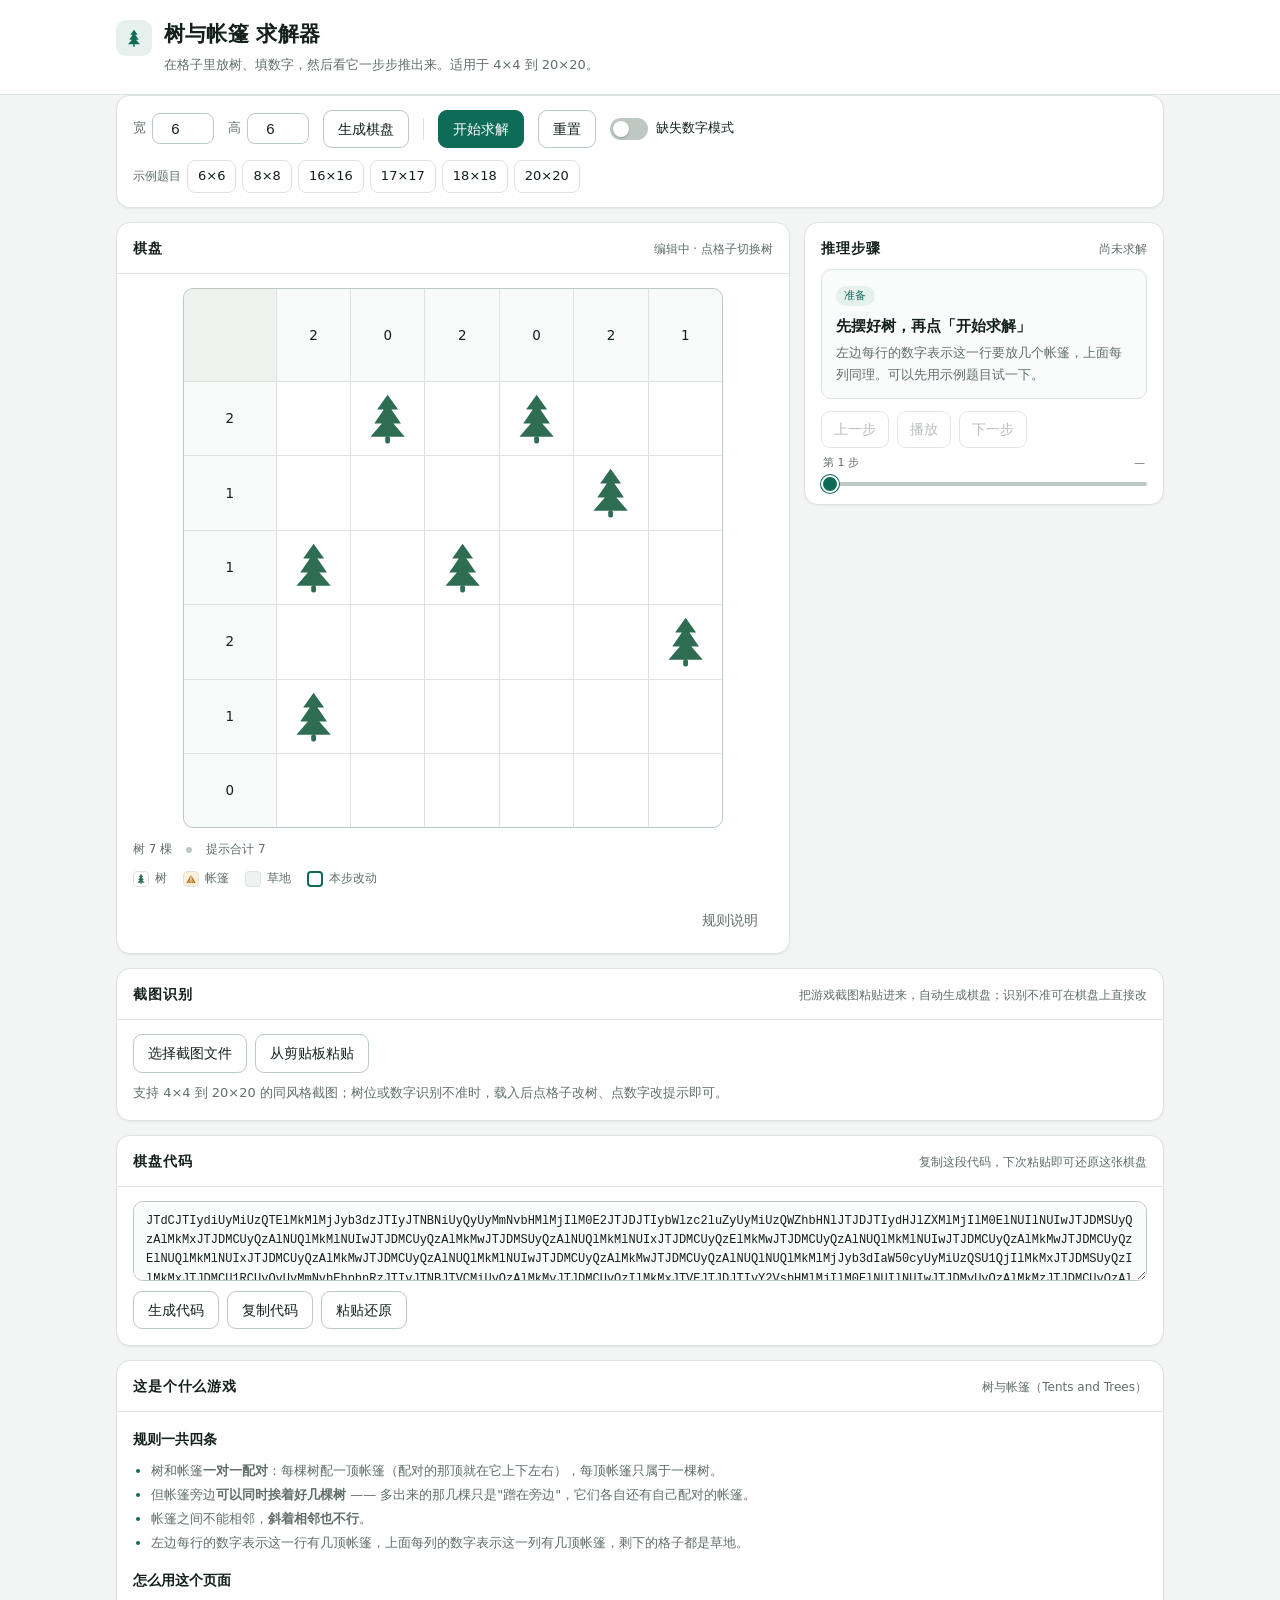
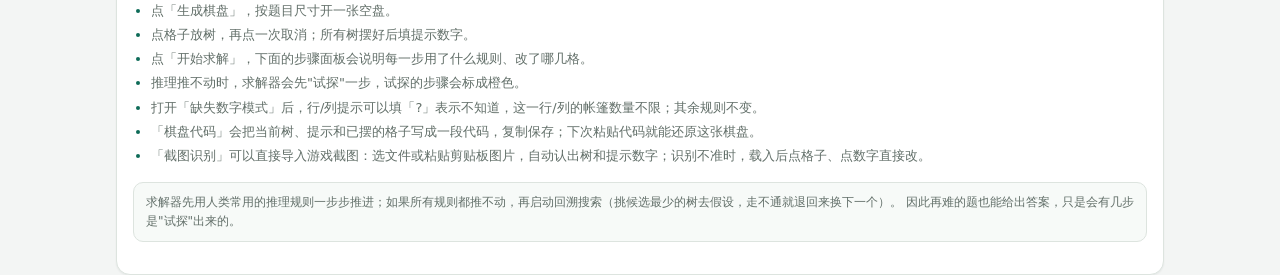
==== index.html @ eb864356 "初版：树与帐篷求解器（4x4-20x20，缺失数字模式、棋盘代码、本地截图识别）" ====
<!DOCTYPE html>
<html lang="zh-CN">

<head>
    <meta charset="UTF-8">
    <meta name="viewport" content="width=device-width, initial-scale=1">
    <title>树与帐篷 · 求解器</title>
    <meta name="description" content="树与帐篷（Tents and Trees）谜题求解器：支持 4×4 到 20×20，逐步演示推理过程。">
    <link rel="icon"
        href="data:image/svg+xml,%3Csvg xmlns='http://www.w3.org/2000/svg' viewBox='0 0 32 32'%3E%3Crect width='32' height='32' rx='9' fill='%230d6b58'/%3E%3Cpath d='M8 24 L13 12 L18 24 Z' fill='%23ffffff'/%3E%3Cpath d='M19 24 L23.5 15 L28 24 Z' fill='%23f0c27b'/%3E%3C/svg%3E">
    <link rel="stylesheet" href="css/style.css">
</head>

<body>
    <!-- 图标定义一次，后面用 <use> 复用。
         tree / tent 两个 symbol 就是棋盘上唯一的两个图形元素。 -->
    <svg width="0" height="0" style="position:absolute" aria-hidden="true">
        <defs>
            <symbol id="i-tree" viewBox="0 0 24 24">
                <path d="M12 2 L16.4 8.2 H13.6 L17.6 14 H14.4 L19.2 19.6 H4.8 L9.6 14 H6.4 L10.4 8.2 H7.6 Z"
                    fill="currentColor" />
                <rect x="11" y="19.4" width="2" height="3" rx="0.8" fill="currentColor" />
            </symbol>
            <symbol id="i-tent" viewBox="0 0 24 24">
                <path d="M12 3.4 L21.4 20 H2.6 Z" fill="currentColor" />
                <path d="M12 3.4 L12 20" stroke="#ffffff" stroke-width="1.6" stroke-linecap="round"
                    fill="none" />
                <path d="M6.6 20 L12 10.6 L17.4 20" stroke="#ffffff" stroke-width="1.2" stroke-linecap="round"
                    fill="none" opacity="0.7" />
            </symbol>
        </defs>
    </svg>

    <header class="page-head">
        <div class="wrap head-inner">
            <div class="brand">
                <span class="brand-mark">
                    <svg viewBox="0 0 24 24" width="20" height="20" aria-hidden="true">
                        <use href="#i-tree" xlink:href="#i-tree" style="color:#0d6b58" />
                    </svg>
                </span>
                <div>
                    <h1>树与帐篷 求解器</h1>
                    <p>在格子里放树、填数字，然后看它一步步推出来。适用于 4×4 到 20×20。</p>
                </div>
            </div>
        </div>
    </header>

    <main class="wrap">
        <!-- ============ 工具栏 ============ -->
        <section class="panel toolbar" aria-label="操作">
            <div class="toolbar-row">
                <span class="field">
                    宽
                    <input id="sizeW" type="number" min="4" max="20" step="1" value="6" aria-label="棋盘宽度">
                </span>
                <span class="field">
                    高
                    <input id="sizeH" type="number" min="4" max="20" step="1" value="6" aria-label="棋盘高度">
                </span>
                <button id="btnCreate" class="btn" type="button">生成棋盘</button>
                <span class="toolbar-sep" aria-hidden="true"></span>
                <button id="btnSolve" class="btn btn-primary" type="button">开始求解</button>
                <button id="btnReset" class="btn" type="button"
                    title="清掉帐篷和草地，保留树和提示数字">重置</button>
                <label class="switch-field" title="开启后，行/列数字可以填「?」表示不知道，这一行/列的帐篷数量不限">
                    <input type="checkbox" id="missingToggle">
                    <span class="switch-track" aria-hidden="true"><span class="switch-knob"></span></span>
                    <span class="switch-label">缺失数字模式</span>
                </label>
            </div>
            <div class="toolbar-row" style="margin-top:12px">
                <div class="demo-group" id="demoGroup">
                    <span class="label">示例题目</span>
                    <!-- 按钮由 render.js 按 demos.js 里的数据自动生成 -->
                </div>
            </div>
        </section>

        <!-- ============ 棋盘 + 步骤 ============ -->
        <div class="workspace">
            <section class="panel board-panel" aria-label="棋盘">
                <div class="panel-title">
                    <h2>棋盘</h2>
                    <span class="hint" id="boardModeHint">编辑中 · 点格子切换树</span>
                </div>

                <div class="board-scroll">
                    <div id="board" class="board"></div>
                </div>

                <div class="board-note" id="boardNote"></div>

                <div class="legend">
                    <span class="legend-item">
                        <span class="legend-swatch" style="background:#fff">
                            <svg viewBox="0 0 24 24" style="color:#2f6d53"><use href="#i-tree"
                                    xlink:href="#i-tree" /></svg>
                        </span>树
                    </span>
                    <span class="legend-item">
                        <span class="legend-swatch" style="background:#fbf0dc">
                            <svg viewBox="0 0 24 24" style="color:#b5711f"><use href="#i-tent"
                                    xlink:href="#i-tent" /></svg>
                        </span>帐篷
                    </span>
                    <span class="legend-item">
                        <span class="legend-swatch" style="background:#eef3ef"></span>草地
                    </span>
                    <span class="legend-item">
                        <span class="legend-swatch" style="background:#fff;border:2px solid #0d6b58"></span>本步改动
                    </span>
                </div>

                <div class="board-foot">
                    <button id="btnHelp" class="btn btn-ghost" type="button" aria-expanded="true"
                        aria-controls="helpPanel">规则说明</button>
                </div>
            </section>

            <aside class="panel steps-panel" aria-label="推理步骤">
                <div class="step-head">
                    <h2>推理步骤</h2>
                    <span class="counter" id="stepCounter">尚未求解</span>
                </div>

                <div class="step-card" id="stepCard">
                    <span class="tag" id="stepTag">准备</span>
                    <h3 id="stepTitle">先摆好树，再点"开始求解"</h3>
                    <p id="stepNote">左边每行的数字表示这一行要放几个帐篷，上面每列同理。可以先用示例题目试一下。</p>
                </div>

                <div class="step-controls">
                    <button id="btnPrev" class="btn" type="button">上一步</button>
                    <button id="btnPlay" class="btn" type="button">播放</button>
                    <button id="btnNext" class="btn" type="button">下一步</button>
                </div>

                <div class="slider-wrap">
                    <div class="slider-label">
                        <span id="sliderFrom">第 1 步</span>
                        <span id="sliderTo">—</span>
                    </div>
                    <input id="stepSlider" class="slider" type="range" min="1" max="1" value="1"
                        aria-label="选择步骤">
                </div>

                <ol class="step-list" id="stepList"></ol>
            </aside>
        </div>

        <!-- ============ 截图识别 ============ -->
        <section class="panel shot-panel" aria-label="截图识别">
            <div class="panel-title">
                <h2>截图识别</h2>
                <span class="hint">把游戏截图粘贴进来，自动生成棋盘；识别不准可在棋盘上直接改</span>
            </div>
            <div class="shot-body">
                <div class="shot-actions">
                    <button id="btnPickShot" class="btn" type="button">选择截图文件</button>
                    <button id="btnPasteShot" class="btn" type="button">从剪贴板粘贴</button>
                    <input type="file" id="shotFile" accept="image/*" hidden>
                </div>
                <img id="shotPreview" class="shot-preview" alt="截图预览" hidden>
                <div class="shot-status" id="shotStatus">
                    支持 4×4 到 20×20 的同风格截图；树位或数字识别不准时，载入后点格子改树、点数字改提示即可。
                </div>
            </div>
        </section>

        <!-- ============ 棋盘代码（导出 / 还原） ============ -->
        <section class="panel code-panel" aria-label="棋盘代码">
            <div class="panel-title">
                <h2>棋盘代码</h2>
                <span class="hint">复制这段代码，下次粘贴即可还原这张棋盘</span>
            </div>
            <div class="code-body">
                <textarea id="codeBox" class="code-box" rows="3"
                    placeholder="点「生成代码」把当前棋盘写成一段代码；把别人给的代码粘进来，再点「粘贴还原」。"></textarea>
                <div class="code-actions">
                    <button id="btnGenCode" class="btn" type="button">生成代码</button>
                    <button id="btnCopyCode" class="btn" type="button">复制代码</button>
                    <button id="btnPasteCode" class="btn" type="button">粘贴还原</button>
                </div>
            </div>
        </section>

        <!-- ============ 规则说明 ============ -->
        <section class="panel help" id="helpPanel" aria-label="规则说明">
            <div class="panel-title">
                <h2>这是个什么游戏</h2>
                <span class="hint">树与帐篷（Tents and Trees）</span>
            </div>
            <div class="help-body">
                <div>
                    <h3 style="font-size:14px;margin-bottom:8px">规则一共四条</h3>
                    <ul>
                        <li>树和帐篷<b>一对一配对</b>：每棵树配一顶帐篷（配对的那顶就在它上下左右），每顶帐篷只属于一棵树。</li>
                        <li>但帐篷旁边<b>可以同时挨着好几棵树</b> —— 多出来的那几棵只是"蹭在旁边"，它们各自还有自己配对的帐篷。</li>
                        <li>帐篷之间不能相邻，<b>斜着相邻也不行</b>。</li>
                        <li>左边每行的数字表示这一行有几顶帐篷，上面每列的数字表示这一列有几顶帐篷，剩下的格子都是草地。</li>
                    </ul>
                </div>
                <div>
                    <h3 style="font-size:14px;margin-bottom:8px">怎么用这个页面</h3>
                    <ul>
                        <li>点「生成棋盘」，按题目尺寸开一张空盘。</li>
                        <li>点格子放树，再点一次取消；所有树摆好后填提示数字。</li>
                        <li>点「开始求解」，下面的步骤面板会说明每一步用了什么规则、改了哪几格。</li>
                        <li>推理推不动时，求解器会先"试探"一步，试探的步骤会标成橙色。</li>
                        <li>打开「缺失数字模式」后，行/列提示可以填「?」表示不知道，这一行/列的帐篷数量不限；其余规则不变。</li>
                        <li>「棋盘代码」会把当前树、提示和已摆的格子写成一段代码，复制保存；下次粘贴代码就能还原这张棋盘。</li>
                        <li>「截图识别」可以直接导入游戏截图：选文件或粘贴剪贴板图片，自动认出树和提示数字；识别不准时，载入后点格子、点数字直接改。</li>
                    </ul>
                </div>
                <p class="help-note">
                    求解器先用人类常用的推理规则一步步推进；如果所有规则都推不动，再启动回溯搜索（挑候选最少的树去假设，走不通就退回来换下一个）。
                    因此再难的题也能给出答案，只是会有几步是"试探"出来的。
                </p>
            </div>
        </section>
    </main>

    <div class="toast" id="toast" role="status" aria-live="polite"></div>

    <!-- 模块顺序就是依赖顺序：先有数据，再有规则，最后才是界面 -->
    <script src="js/core.js"></script>
    <script src="js/rules.js"></script>
    <script src="js/demos.js"></script>
    <script src="js/solver.js"></script>
    <script src="js/backtrack.js"></script>
    <script src="js/recognize.js"></script>
    <script src="js/render.js"></script>
    <script src="js/app.js"></script>
</body>

</html>
---- css/style.css ----
/* ==========================================================================
 * style.css —— 界面样式
 *
 * 分四段：
 *   1. 基础变量与重置        7 个颜色变量 + 字体
 *   2. 页面骨架（头部/卡片）
 *   3. 棋盘
 *   4. 步骤面板与说明
 * 窄屏（手机）从第一行开始就是按 375px 设计的，宽屏在文件末尾用
 * @media (min-width: 900px) 追加。
 * ========================================================================== */

/* ---------------------------------------------------------------- 1. 变量 */
:root {
    --bg: #f3f5f4;
    --panel: #ffffff;
    --ink: #14201b;
    --muted: #626f69;
    --line: #dde4df;
    --line-strong: #bcc8c1;
    --accent: #0d6b58;
    --accent-soft: #e6f1ed;
    --tent: #b5711f;
    --tent-soft: #fbf0dc;
    --grass: #eef3ef;
    --danger: #a9392c;
    --danger-soft: #fbecea;

    --radius: 14px;
    --shadow: 0 1px 2px rgba(20, 32, 27, 0.06);
}

* {
    box-sizing: border-box;
}

html {
    -webkit-text-size-adjust: 100%;
}

body {
    margin: 0;
    background: var(--bg);
    color: var(--ink);
    font-family: "PingFang SC", "HarmonyOS Sans SC", "Microsoft YaHei UI",
        "Microsoft YaHei", "Source Han Sans SC", system-ui, -apple-system, sans-serif;
    font-size: 15px;
    line-height: 1.6;
    -webkit-font-smoothing: antialiased;
}

h1,
h2,
h3,
p,
ul,
ol {
    margin: 0;
}

button {
    font: inherit;
    color: inherit;
}

/* ------------------------------------------------------------ 2. 页面骨架 */

.wrap {
    width: 100%;
    max-width: 1080px;
    margin: 0 auto;
    padding: 0 16px;
}

.page-head {
    border-bottom: 1px solid var(--line);
    background: var(--panel);
}

.head-inner {
    display: flex;
    flex-wrap: wrap;
    align-items: flex-start;
    justify-content: space-between;
    gap: 12px;
    padding-top: 18px;
    padding-bottom: 18px;
}

.brand {
    display: flex;
    gap: 12px;
    align-items: flex-start;
    min-width: 0;
}

.brand-mark {
    flex: none;
    display: grid;
    place-items: center;
    width: 36px;
    height: 36px;
    margin-top: 2px;
    border-radius: 10px;
    background: var(--accent-soft);
}

.brand h1 {
    font-size: 21px;
    font-weight: 600;
    letter-spacing: 0.01em;
}

.brand p {
    margin-top: 2px;
    max-width: 46em;
    color: var(--muted);
    font-size: 13px;
    line-height: 1.7;
}

main {
    padding-top: 20px;
    padding-bottom: 40px;
}

.panel {
    background: var(--panel);
    border: 1px solid var(--line);
    border-radius: var(--radius);
    box-shadow: var(--shadow);
}

.panel-title {
    display: flex;
    align-items: baseline;
    justify-content: space-between;
    gap: 10px;
    padding: 14px 16px;
    border-bottom: 1px solid var(--line);
}

.panel-title h2 {
    font-size: 14px;
    font-weight: 600;
    letter-spacing: 0.06em;
}

.panel-title .hint {
    color: var(--muted);
    font-size: 12px;
}

/* ---- 工具栏 ---- */

.toolbar {
    padding: 14px 16px;
    margin-bottom: 14px;
}

.toolbar-row {
    display: flex;
    flex-wrap: wrap;
    align-items: center;
    gap: 10px 14px;
}

.field {
    display: inline-flex;
    align-items: center;
    gap: 6px;
    font-size: 13px;
    color: var(--muted);
}

.field input {
    width: 62px;
    padding: 6px 8px;
    text-align: center;
    font-variant-numeric: tabular-nums;
    font-size: 15px;
    color: var(--ink);
    background: #fff;
    border: 1px solid var(--line-strong);
    border-radius: 8px;
}

.field input:focus-visible,
.hint-input:focus-visible {
    outline: 2px solid var(--accent);
    outline-offset: 1px;
}

.btn {
    padding: 7px 14px;
    font-size: 14px;
    border-radius: 9px;
    border: 1px solid var(--line-strong);
    background: #fff;
    cursor: pointer;
    transition: background-color 0.15s, border-color 0.15s, color 0.15s;
}

.btn:hover {
    border-color: var(--accent);
    color: var(--accent);
}

.btn:active {
    transform: translateY(1px);
}

.btn:disabled {
    opacity: 0.45;
    cursor: not-allowed;
    border-color: var(--line-strong);
    color: var(--muted);
}

.btn-primary {
    background: var(--accent);
    border-color: var(--accent);
    color: #fff;
    font-weight: 500;
}

.btn-primary:hover {
    background: #0b5b4b;
    border-color: #0b5b4b;
    color: #fff;
}

.btn-primary:disabled {
    background: #9db8b1;
    border-color: #9db8b1;
    color: #fff;
}

.btn-ghost {
    background: transparent;
    border-color: transparent;
    color: var(--muted);
}

.btn-ghost:hover {
    color: var(--accent);
}

.toolbar-sep {
    width: 1px;
    height: 22px;
    background: var(--line);
}

.demo-group {
    display: flex;
    flex-wrap: wrap;
    align-items: center;
    gap: 6px;
}

.demo-group .label {
    font-size: 12px;
    color: var(--muted);
}

.demo-btn {
    padding: 5px 10px;
    font-size: 13px;
    border-radius: 8px;
    border: 1px solid var(--line);
    background: #fff;
    cursor: pointer;
    font-variant-numeric: tabular-nums;
}

.demo-btn:hover {
    border-color: var(--accent);
    color: var(--accent);
    background: var(--accent-soft);
}

/* ---- 开关（缺失数字模式） ---- */

.switch-field {
    display: inline-flex;
    align-items: center;
    gap: 8px;
    font-size: 13px;
    color: var(--muted);
    cursor: pointer;
    user-select: none;
}

.switch-field input {
    position: absolute;
    width: 0;
    height: 0;
    opacity: 0;
}

.switch-track {
    position: relative;
    flex: none;
    width: 38px;
    height: 22px;
    border-radius: 999px;
    background: var(--line-strong);
    transition: background-color 0.15s;
}

.switch-knob {
    position: absolute;
    top: 3px;
    left: 3px;
    width: 16px;
    height: 16px;
    border-radius: 50%;
    background: #fff;
    box-shadow: 0 1px 2px rgba(20, 32, 27, 0.25);
    transition: transform 0.15s;
}

.switch-field input:checked + .switch-track {
    background: var(--accent);
}

.switch-field input:checked + .switch-track .switch-knob {
    transform: translateX(16px);
}

.switch-field input:focus-visible + .switch-track {
    outline: 2px solid var(--accent);
    outline-offset: 1px;
}

.switch-label {
    color: var(--ink);
}

/* ---- 棋盘代码 ---- */

.code-panel {
    margin-top: 14px;
    padding: 0 0 16px;
}

.code-body {
    display: grid;
    gap: 10px;
    padding: 14px 16px 0;
}

.code-box {
    width: 100%;
    min-height: 64px;
    resize: vertical;
    padding: 10px 12px;
    border: 1px solid var(--line-strong);
    border-radius: 10px;
    background: #fafcfb;
    color: var(--ink);
    font-family: ui-monospace, "Cascadia Code", Consolas, "Microsoft YaHei", monospace;
    font-size: 12px;
    line-height: 1.6;
}

.code-box:focus-visible {
    outline: 2px solid var(--accent);
    outline-offset: 1px;
}

.code-actions {
    display: flex;
    flex-wrap: wrap;
    gap: 8px;
}

/* ---- 截图识别 ---- */

.shot-panel {
    margin-top: 14px;
    padding: 0 0 16px;
}

.shot-body {
    display: grid;
    gap: 10px;
    padding: 14px 16px 0;
}

.shot-actions {
    display: flex;
    flex-wrap: wrap;
    gap: 8px;
}

.shot-preview {
    max-width: 100%;
    max-height: 220px;
    border: 1px solid var(--line-strong);
    border-radius: 10px;
    object-fit: contain;
    background: #fafcfb;
}

.shot-status {
    font-size: 13px;
    color: var(--muted);
    line-height: 1.6;
}

/* ---- 主体两栏 ---- */

.workspace {
    display: grid;
    gap: 14px;
    align-items: start;
}

/* ------------------------------------------------------------ 3. 棋盘 */

.board-panel {
    padding: 0 0 14px;
}

.board-scroll {
    padding: 14px 14px 0;
    overflow-x: auto;
}

.board {
    display: grid;
    gap: 1px;
    width: 100%;
    max-width: 540px;
    margin: 0 auto;
    background: var(--line);
    border: 1px solid var(--line-strong);
    border-radius: 10px;
    overflow: hidden;
}

/* 左上角那一格 */
.corner {
    background: #eef2ef;
}

/* 提示数字格 */
.hint-cell {
    display: grid;
    place-items: center;
    min-width: 0;
    overflow: hidden;
    background: #f7faf8;
}

.hint-input {
    width: 100%;
    min-width: 0;
    height: 100%;
    padding: 0;
    border: 0;
    background: transparent;
    text-align: center;
    font-family: inherit;
    font-size: clamp(9px, 1.05vw, 14px);
    font-variant-numeric: tabular-nums;
    color: var(--ink);
    -moz-appearance: textfield;
}

.hint-input::-webkit-outer-spin-button,
.hint-input::-webkit-inner-spin-button {
    -webkit-appearance: none;
    margin: 0;
}

.hint-cell.is-over {
    background: var(--danger-soft);
}

.hint-cell.is-over .hint-input {
    color: var(--danger);
    font-weight: 600;
}

.hint-cell.is-done {
    background: var(--accent-soft);
}

.hint-cell.is-done .hint-input {
    color: var(--accent);
    font-weight: 600;
}

/* 游戏格 */
.cell {
    position: relative;
    display: block;
    padding: 0;
    border: 0;
    min-width: 0;
    overflow: hidden;
    background: #fff;
    cursor: pointer;
    transition: background-color 0.12s;
}

.cell.is-static {
    cursor: default;
}

.cell.f-tree {
    background: #fff;
}

.cell.f-grass {
    background: var(--grass);
}

.cell.f-tent {
    background: var(--tent-soft);
}

.cell:not(.is-static):hover {
    background: #f0f5f2;
}

.cell:not(.is-static).f-tent:hover {
    background: #f8e9cf;
}

.cell .icon {
    position: absolute;
    inset: 0;
    display: grid;
    place-items: center;
}

.cell .icon svg {
    width: 78%;
    height: 78%;
}

/* 刚被改动过的格子：加一圈描边，让人一眼看到"这一步变了什么" */
.cell.is-changed::after {
    content: "";
    position: absolute;
    inset: 0;
    border: 2px solid var(--accent);
    box-shadow: inset 0 0 0 2px rgba(13, 107, 88, 0.12);
    pointer-events: none;
}

@keyframes popIn {
    from {
        transform: scale(0.72);
        opacity: 0.4;
    }

    to {
        transform: scale(1);
        opacity: 1;
    }
}

.cell.is-changed .icon svg {
    animation: popIn 0.18s ease-out;
}

/* 棋盘下方状态条 */
.board-note {
    display: flex;
    flex-wrap: wrap;
    align-items: center;
    gap: 6px 14px;
    padding: 12px 16px 0;
    font-size: 12px;
    color: var(--muted);
}

.board-note .dot {
    width: 6px;
    height: 6px;
    border-radius: 50%;
    background: var(--line-strong);
}

.board-note .alert {
    color: var(--danger);
}

.board-note .ok {
    color: var(--accent);
}

/* 图例 */
.legend {
    display: flex;
    flex-wrap: wrap;
    gap: 6px 16px;
    padding: 10px 16px 0;
    font-size: 12px;
    color: var(--muted);
}

.legend-item {
    display: inline-flex;
    align-items: center;
    gap: 6px;
}

.legend-swatch {
    width: 16px;
    height: 16px;
    border-radius: 4px;
    border: 1px solid var(--line);
    display: grid;
    place-items: center;
}

.legend-swatch svg {
    width: 12px;
    height: 12px;
}

.board-foot {
    display: flex;
    justify-content: flex-end;
    padding: 12px 16px 0;
}

/* --------------------------------------------------------- 4. 步骤面板 */

.steps-panel {
    display: flex;
    flex-direction: column;
    min-height: 0;
}

.step-head {
    flex: none;
    display: flex;
    align-items: baseline;
    justify-content: space-between;
    gap: 10px;
    padding: 14px 16px 10px;
}

.step-head h2 {
    font-size: 14px;
    font-weight: 600;
    letter-spacing: 0.06em;
}

.step-head .counter {
    font-size: 12px;
    color: var(--muted);
    font-variant-numeric: tabular-nums;
}

.step-card {
    flex: none;
    margin: 0 16px;
    padding: 12px 14px;
    border: 1px solid var(--line);
    border-radius: 10px;
    background: #fafcfb;
    min-height: 96px;
}

.step-card .tag {
    display: inline-block;
    padding: 1px 8px;
    border-radius: 999px;
    font-size: 11px;
    letter-spacing: 0.04em;
    background: var(--accent-soft);
    color: var(--accent);
}

.step-card .tag.is-guess {
    background: var(--tent-soft);
    color: var(--tent);
}

.step-card .tag.is-done {
    background: #e4efe6;
    color: #2f6a45;
}

.step-card .tag.is-error {
    background: var(--danger-soft);
    color: var(--danger);
}

.step-card h3 {
    margin: 8px 0 4px;
    font-size: 15px;
    font-weight: 600;
}

.step-card p {
    color: var(--muted);
    font-size: 13px;
    line-height: 1.7;
}

.step-controls {
    flex: none;
    display: flex;
    align-items: center;
    gap: 8px;
    padding: 12px 16px 6px;
}

.step-controls .btn {
    padding: 6px 12px;
}

.slider {
    -webkit-appearance: none;
    appearance: none;
    width: 100%;
    height: 26px;
    margin: 0;
    background: transparent;
    cursor: pointer;
}

.slider::-webkit-slider-runnable-track {
    height: 4px;
    border-radius: 999px;
    background: var(--line-strong);
}

.slider::-webkit-slider-thumb {
    -webkit-appearance: none;
    appearance: none;
    width: 18px;
    height: 18px;
    margin-top: -7px;
    border-radius: 50%;
    background: var(--accent);
    border: 2px solid #fff;
    box-shadow: 0 0 0 1px var(--accent);
}

.slider::-moz-range-track {
    height: 4px;
    border-radius: 999px;
    background: var(--line-strong);
}

.slider::-moz-range-thumb {
    width: 18px;
    height: 18px;
    border-radius: 50%;
    background: var(--accent);
    border: 2px solid #fff;
}

.slider-wrap {
    flex: none;
    padding: 0 16px;
}

.slider-label {
    display: flex;
    justify-content: space-between;
    font-size: 11px;
    color: var(--muted);
    padding: 0 2px;
    font-variant-numeric: tabular-nums;
}

.step-list {
    flex: none;
    list-style: none;
    margin: 8px 0 0;
    padding: 0 8px 12px;
    max-height: 300px;
    overflow-y: auto;
    border-top: 1px solid var(--line);
}

.step-list:empty {
    display: none;
}

.step-item {
    display: flex;
    align-items: baseline;
    gap: 10px;
    width: 100%;
    padding: 7px 10px;
    border: 0;
    border-radius: 8px;
    background: transparent;
    cursor: pointer;
    text-align: left;
}

.step-item:hover {
    background: #f4f8f6;
}

.step-item.is-active {
    background: var(--accent-soft);
}

.step-item .no {
    flex: none;
    width: 26px;
    font-size: 11px;
    color: var(--muted);
    font-variant-numeric: tabular-nums;
    text-align: right;
}

.step-item .title {
    flex: 1;
    min-width: 0;
    font-size: 13px;
    overflow: hidden;
    text-overflow: ellipsis;
    white-space: nowrap;
}

.step-item .kind {
    flex: none;
    font-size: 11px;
    color: var(--muted);
}

.step-item.is-active .title {
    color: var(--accent);
    font-weight: 600;
}

/* ---- 说明 ---- */

.help {
    margin-top: 14px;
    padding: 0 0 16px;
}

.help-body {
    display: grid;
    gap: 14px;
    padding: 16px;
}

.help-body ul {
    padding-left: 18px;
    color: var(--muted);
    font-size: 13px;
    line-height: 1.85;
}

.help-body ul li::marker {
    color: var(--accent);
}

.help-note {
    padding: 10px 12px;
    border-radius: 10px;
    background: #f7faf8;
    border: 1px solid var(--line);
    font-size: 12px;
    color: var(--muted);
}

.help[hidden] {
    display: none;
}

/* 顶部提示条 */
.toast {
    position: fixed;
    left: 50%;
    bottom: 24px;
    transform: translate(-50%, 12px);
    max-width: calc(100vw - 32px);
    padding: 9px 16px;
    border-radius: 10px;
    background: #1d2a25;
    color: #f4f8f6;
    font-size: 13px;
    box-shadow: 0 8px 24px rgba(20, 32, 27, 0.18);
    opacity: 0;
    pointer-events: none;
    transition: opacity 0.18s, transform 0.18s;
    z-index: 20;
}

.toast.is-visible {
    opacity: 1;
    transform: translate(-50%, 0);
}

.toast.is-error {
    background: #7d2a21;
}

@media (prefers-reduced-motion: reduce) {
    * {
        animation-duration: 0.001ms !important;
        transition-duration: 0.001ms !important;
    }
}

/* ------------------------------------------------------------ 5. 宽屏 */

@media (min-width: 900px) {
    .workspace {
        grid-template-columns: minmax(0, 1fr) 360px;
    }

    .steps-panel {
        position: sticky;
        top: 16px;
    }
}

@media (max-width: 899px) {
    .board-scroll {
        padding: 12px 12px 0;
    }

    .workspace {
        grid-template-columns: minmax(0, 1fr);
    }

    .step-card {
        margin: 0 12px;
    }

    .steps-panel {
        order: 2;
    }
}
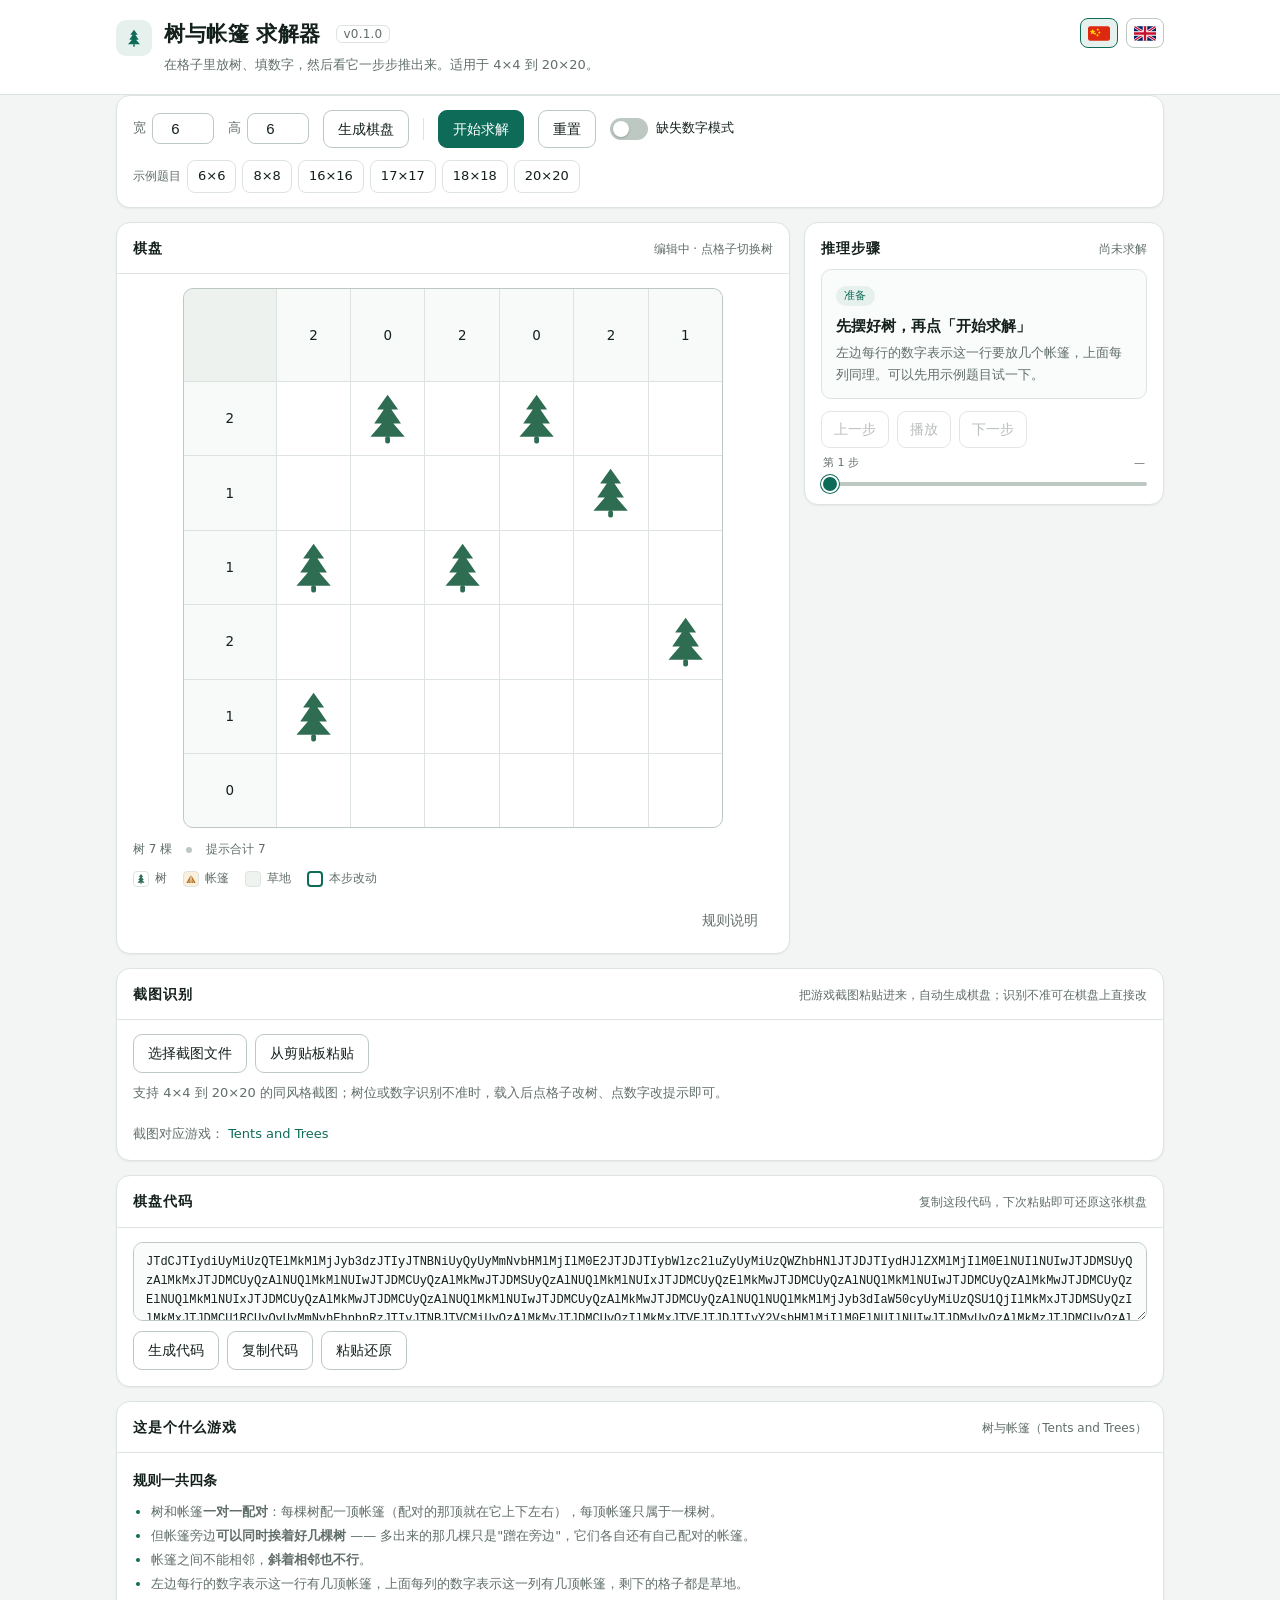
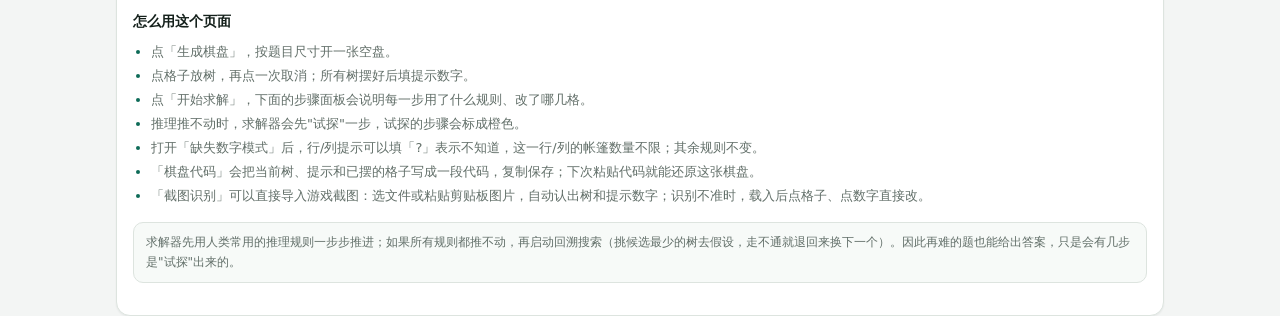
==== commit 5e3bbfc5: "v0.1.0: 中英双语切换、版本号与 Steam 游戏链接 - 版本号按语义化惯例定为 v0.1.0，显示在标题旁徽章 - 新增 i18n 体系（js/i18n.js）：中文/English 字典，" ====
--- a/index.html
+++ b/index.html
@@ -40,39 +40,58 @@
                     </svg>
                 </span>
                 <div>
-                    <h1>树与帐篷 求解器</h1>
-                    <p>在格子里放树、填数字，然后看它一步步推出来。适用于 4×4 到 20×20。</p>
-                </div>
+                    <h1><span data-i18n="app.title">树与帐篷 求解器</span>
+                        <span class="version" data-i18n="app.version">v0.1.0</span></h1>
+                    <p data-i18n="app.subtitle">在格子里放树、填数字，然后看它一步步推出来。适用于 4×4 到 20×20。</p>
+                </div>
+            </div>
+            <div class="lang-switch" role="group" data-i18n-aria="aria.langSwitch">
+                <button type="button" id="langZh" class="lang-btn is-active" title="中文" data-i18n-aria="aria.langZh">
+                    <svg viewBox="0 0 24 16" width="22" height="15" aria-hidden="true">
+                        <rect width="24" height="16" rx="2" fill="#de2910" />
+                        <path d="M5 3.2l.9 1.9 2.1.2-1.6 1.4.5 2.1L5 7.7 3.1 8.8l.5-2.1L2 5.3l2.1-.2z" fill="#ffde00" />
+                        <path d="M10.6 2.2l.45.95 1.05.1-0.8.7.23 1.05-.93-.55-.93.55.23-1.05-.8-.7 1.05-.1zM12.4 5.4l.45.95 1.05.1-.8.7.23 1.05-.93-.55-.93.55.23-1.05-.8-.7 1.05-.1zM10.4 8.4l.45.95 1.05.1-.8.7.23 1.05-.93-.55-.93.55.23-1.05-.8-.7 1.05-.1zM7.6 6.6l.45.95 1.05.1-.8.7.23 1.05-.93-.55-.93.55.23-1.05-.8-.7 1.05-.1z" fill="#ffde00" />
+                    </svg>
+                </button>
+                <button type="button" id="langEn" class="lang-btn" title="English" data-i18n-aria="aria.langEn">
+                    <svg viewBox="0 0 24 16" width="22" height="15" aria-hidden="true">
+                        <rect width="24" height="16" rx="2" fill="#012169" />
+                        <path d="M0 0l24 16M24 0L0 16" stroke="#fff" stroke-width="3" />
+                        <path d="M0 0l24 16M24 0L0 16" stroke="#c8102e" stroke-width="1.4" />
+                        <path d="M12 0v16M0 8h24" stroke="#fff" stroke-width="5" />
+                        <path d="M12 0v16M0 8h24" stroke="#c8102e" stroke-width="2.6" />
+                    </svg>
+                </button>
             </div>
         </div>
     </header>
 
     <main class="wrap">
         <!-- ============ 工具栏 ============ -->
-        <section class="panel toolbar" aria-label="操作">
+        <section class="panel toolbar" aria-label="操作" data-i18n-aria="aria.toolbar">
             <div class="toolbar-row">
                 <span class="field">
-                    宽
-                    <input id="sizeW" type="number" min="4" max="20" step="1" value="6" aria-label="棋盘宽度">
+                    <span data-i18n="app.width">宽</span>
+                    <input id="sizeW" type="number" min="4" max="20" step="1" value="6" data-i18n-aria="app.widthAria">
                 </span>
                 <span class="field">
-                    高
-                    <input id="sizeH" type="number" min="4" max="20" step="1" value="6" aria-label="棋盘高度">
+                    <span data-i18n="app.height">高</span>
+                    <input id="sizeH" type="number" min="4" max="20" step="1" value="6" data-i18n-aria="app.heightAria">
                 </span>
-                <button id="btnCreate" class="btn" type="button">生成棋盘</button>
+                <button id="btnCreate" class="btn" type="button" data-i18n="app.create">生成棋盘</button>
                 <span class="toolbar-sep" aria-hidden="true"></span>
-                <button id="btnSolve" class="btn btn-primary" type="button">开始求解</button>
+                <button id="btnSolve" class="btn btn-primary" type="button" data-i18n="app.solve">开始求解</button>
                 <button id="btnReset" class="btn" type="button"
-                    title="清掉帐篷和草地，保留树和提示数字">重置</button>
-                <label class="switch-field" title="开启后，行/列数字可以填「?」表示不知道，这一行/列的帐篷数量不限">
+                    data-i18n="app.reset" data-i18n-title="app.resetTitle">重置</button>
+                <label class="switch-field" data-i18n-title="app.missingTitle">
                     <input type="checkbox" id="missingToggle">
                     <span class="switch-track" aria-hidden="true"><span class="switch-knob"></span></span>
-                    <span class="switch-label">缺失数字模式</span>
+                    <span class="switch-label" data-i18n="app.missingMode">缺失数字模式</span>
                 </label>
             </div>
             <div class="toolbar-row" style="margin-top:12px">
                 <div class="demo-group" id="demoGroup">
-                    <span class="label">示例题目</span>
+                    <span class="label" data-i18n="app.demos">示例题目</span>
                     <!-- 按钮由 render.js 按 demos.js 里的数据自动生成 -->
                 </div>
             </div>
@@ -80,10 +99,10 @@
 
         <!-- ============ 棋盘 + 步骤 ============ -->
         <div class="workspace">
-            <section class="panel board-panel" aria-label="棋盘">
+            <section class="panel board-panel" aria-label="棋盘" data-i18n-aria="aria.board">
                 <div class="panel-title">
-                    <h2>棋盘</h2>
-                    <span class="hint" id="boardModeHint">编辑中 · 点格子切换树</span>
+                    <h2 data-i18n="board.title">棋盘</h2>
+                    <span class="hint" id="boardModeHint" data-i18n="board.editHint">编辑中 · 点格子切换树</span>
                 </div>
 
                 <div class="board-scroll">
@@ -97,53 +116,56 @@
                         <span class="legend-swatch" style="background:#fff">
                             <svg viewBox="0 0 24 24" style="color:#2f6d53"><use href="#i-tree"
                                     xlink:href="#i-tree" /></svg>
-                        </span>树
+                        </span>
+                        <span data-i18n="legend.tree">树</span>
                     </span>
                     <span class="legend-item">
                         <span class="legend-swatch" style="background:#fbf0dc">
                             <svg viewBox="0 0 24 24" style="color:#b5711f"><use href="#i-tent"
                                     xlink:href="#i-tent" /></svg>
-                        </span>帐篷
-                    </span>
-                    <span class="legend-item">
-                        <span class="legend-swatch" style="background:#eef3ef"></span>草地
-                    </span>
-                    <span class="legend-item">
-                        <span class="legend-swatch" style="background:#fff;border:2px solid #0d6b58"></span>本步改动
+                        </span><span data-i18n="legend.tent">帐篷</span>
+                    </span>
+                    <span class="legend-item">
+                        <span class="legend-swatch" style="background:#eef3ef"></span>
+                        <span data-i18n="legend.grass">草地</span>
+                    </span>
+                    <span class="legend-item">
+                        <span class="legend-swatch" style="background:#fff;border:2px solid #0d6b58"></span>
+                        <span data-i18n="legend.changed">本步改动</span>
                     </span>
                 </div>
 
                 <div class="board-foot">
                     <button id="btnHelp" class="btn btn-ghost" type="button" aria-expanded="true"
-                        aria-controls="helpPanel">规则说明</button>
+                        aria-controls="helpPanel" data-i18n="help.button">规则说明</button>
                 </div>
             </section>
 
-            <aside class="panel steps-panel" aria-label="推理步骤">
+            <aside class="panel steps-panel" aria-label="推理步骤" data-i18n-aria="aria.steps">
                 <div class="step-head">
-                    <h2>推理步骤</h2>
-                    <span class="counter" id="stepCounter">尚未求解</span>
+                    <h2 data-i18n="steps.title">推理步骤</h2>
+                    <span class="counter" id="stepCounter" data-i18n="steps.unsolved">尚未求解</span>
                 </div>
 
                 <div class="step-card" id="stepCard">
-                    <span class="tag" id="stepTag">准备</span>
-                    <h3 id="stepTitle">先摆好树，再点"开始求解"</h3>
-                    <p id="stepNote">左边每行的数字表示这一行要放几个帐篷，上面每列同理。可以先用示例题目试一下。</p>
+                    <span class="tag" id="stepTag" data-i18n="steps.ready">准备</span>
+                    <h3 id="stepTitle" data-i18n="steps.readyTitle">先摆好树，再点"开始求解"</h3>
+                    <p id="stepNote" data-i18n="steps.readyNote">左边每行的数字表示这一行要放几个帐篷，上面每列同理。可以先用示例题目试一下。</p>
                 </div>
 
                 <div class="step-controls">
-                    <button id="btnPrev" class="btn" type="button">上一步</button>
-                    <button id="btnPlay" class="btn" type="button">播放</button>
-                    <button id="btnNext" class="btn" type="button">下一步</button>
+                    <button id="btnPrev" class="btn" type="button" data-i18n="steps.prev">上一步</button>
+                    <button id="btnPlay" class="btn" type="button" data-i18n="steps.play">播放</button>
+                    <button id="btnNext" class="btn" type="button" data-i18n="steps.next">下一步</button>
                 </div>
 
                 <div class="slider-wrap">
                     <div class="slider-label">
-                        <span id="sliderFrom">第 1 步</span>
+                        <span id="sliderFrom" data-i18n="steps.stepFrom">第 1 步</span>
                         <span id="sliderTo">—</span>
                     </div>
                     <input id="stepSlider" class="slider" type="range" min="1" max="1" value="1"
-                        aria-label="选择步骤">
+                        aria-label="选择步骤" data-i18n-aria="aria.slider">
                 </div>
 
                 <ol class="step-list" id="stepList"></ol>
@@ -151,70 +173,75 @@
         </div>
 
         <!-- ============ 截图识别 ============ -->
-        <section class="panel shot-panel" aria-label="截图识别">
+        <section class="panel shot-panel" aria-label="截图识别" data-i18n-aria="aria.shot">
             <div class="panel-title">
-                <h2>截图识别</h2>
-                <span class="hint">把游戏截图粘贴进来，自动生成棋盘；识别不准可在棋盘上直接改</span>
+                <h2 data-i18n="shot.title">截图识别</h2>
+                <span class="hint" data-i18n="shot.hint">把游戏截图粘贴进来，自动生成棋盘；识别不准可在棋盘上直接改</span>
             </div>
             <div class="shot-body">
                 <div class="shot-actions">
-                    <button id="btnPickShot" class="btn" type="button">选择截图文件</button>
-                    <button id="btnPasteShot" class="btn" type="button">从剪贴板粘贴</button>
+                    <button id="btnPickShot" class="btn" type="button" data-i18n="shot.pick">选择截图文件</button>
+                    <button id="btnPasteShot" class="btn" type="button" data-i18n="shot.paste">从剪贴板粘贴</button>
                     <input type="file" id="shotFile" accept="image/*" hidden>
                 </div>
                 <img id="shotPreview" class="shot-preview" alt="截图预览" hidden>
-                <div class="shot-status" id="shotStatus">
+                <div class="shot-status" id="shotStatus" data-i18n="shot.status">
                     支持 4×4 到 20×20 的同风格截图；树位或数字识别不准时，载入后点格子改树、点数字改提示即可。
                 </div>
+                <p class="shot-game">
+                    <span data-i18n="shot.gamePrefix">截图对应游戏</span>：
+                    <a href="https://store.steampowered.com/app/2310810/" target="_blank" rel="noopener noreferrer"
+                        data-i18n="shot.gameName">Tents and Trees</a>
+                </p>
             </div>
         </section>
 
         <!-- ============ 棋盘代码（导出 / 还原） ============ -->
-        <section class="panel code-panel" aria-label="棋盘代码">
+        <section class="panel code-panel" aria-label="棋盘代码" data-i18n-aria="aria.code">
             <div class="panel-title">
-                <h2>棋盘代码</h2>
-                <span class="hint">复制这段代码，下次粘贴即可还原这张棋盘</span>
+                <h2 data-i18n="code.title">棋盘代码</h2>
+                <span class="hint" data-i18n="code.hint">复制这段代码，下次粘贴即可还原这张棋盘</span>
             </div>
             <div class="code-body">
                 <textarea id="codeBox" class="code-box" rows="3"
-                    placeholder="点「生成代码」把当前棋盘写成一段代码；把别人给的代码粘进来，再点「粘贴还原」。"></textarea>
+                    data-i18n-ph="code.placeholder"></textarea>
                 <div class="code-actions">
-                    <button id="btnGenCode" class="btn" type="button">生成代码</button>
-                    <button id="btnCopyCode" class="btn" type="button">复制代码</button>
-                    <button id="btnPasteCode" class="btn" type="button">粘贴还原</button>
+                    <button id="btnGenCode" class="btn" type="button" data-i18n="code.gen">生成代码</button>
+                    <button id="btnCopyCode" class="btn" type="button" data-i18n="code.copy">复制代码</button>
+                    <button id="btnPasteCode" class="btn" type="button" data-i18n="code.restore">粘贴还原</button>
                 </div>
             </div>
         </section>
 
         <!-- ============ 规则说明 ============ -->
-        <section class="panel help" id="helpPanel" aria-label="规则说明">
+        <section class="panel help" id="helpPanel" aria-label="规则说明" data-i18n-aria="aria.help">
             <div class="panel-title">
-                <h2>这是个什么游戏</h2>
-                <span class="hint">树与帐篷（Tents and Trees）</span>
+                <h2 data-i18n="help.title">这是个什么游戏</h2>
+                <span class="hint" data-i18n="help.subtitle">树与帐篷（Tents and Trees）</span>
             </div>
             <div class="help-body">
                 <div>
-                    <h3 style="font-size:14px;margin-bottom:8px">规则一共四条</h3>
+                    <h3 style="font-size:14px;margin-bottom:8px" data-i18n="help.rulesTitle">规则一共四条</h3>
                     <ul>
-                        <li>树和帐篷<b>一对一配对</b>：每棵树配一顶帐篷（配对的那顶就在它上下左右），每顶帐篷只属于一棵树。</li>
-                        <li>但帐篷旁边<b>可以同时挨着好几棵树</b> —— 多出来的那几棵只是"蹭在旁边"，它们各自还有自己配对的帐篷。</li>
-                        <li>帐篷之间不能相邻，<b>斜着相邻也不行</b>。</li>
-                        <li>左边每行的数字表示这一行有几顶帐篷，上面每列的数字表示这一列有几顶帐篷，剩下的格子都是草地。</li>
+                        <li data-i18n-html="help.rule1">树和帐篷<b>一对一配对</b>：每棵树配一顶帐篷（配对的那顶就在它上下左右），每顶帐篷只属于一棵树。</li>
+                        <li data-i18n-html="help.rule2">但帐篷旁边<b>可以同时挨着好几棵树</b> —— 多出来的那几棵只是"蹭在旁边"，它们各自还有自己配对的帐篷。</li>
+                        <li data-i18n-html="help.rule3">帐篷之间不能相邻，<b>斜着相邻也不行</b>。</li>
+                        <li data-i18n="help.rule4">左边每行的数字表示这一行有几顶帐篷，上面每列的数字表示这一列有几顶帐篷，剩下的格子都是草地。</li>
                     </ul>
                 </div>
                 <div>
-                    <h3 style="font-size:14px;margin-bottom:8px">怎么用这个页面</h3>
+                    <h3 style="font-size:14px;margin-bottom:8px" data-i18n="help.howTitle">怎么用这个页面</h3>
                     <ul>
-                        <li>点「生成棋盘」，按题目尺寸开一张空盘。</li>
-                        <li>点格子放树，再点一次取消；所有树摆好后填提示数字。</li>
-                        <li>点「开始求解」，下面的步骤面板会说明每一步用了什么规则、改了哪几格。</li>
-                        <li>推理推不动时，求解器会先"试探"一步，试探的步骤会标成橙色。</li>
-                        <li>打开「缺失数字模式」后，行/列提示可以填「?」表示不知道，这一行/列的帐篷数量不限；其余规则不变。</li>
-                        <li>「棋盘代码」会把当前树、提示和已摆的格子写成一段代码，复制保存；下次粘贴代码就能还原这张棋盘。</li>
-                        <li>「截图识别」可以直接导入游戏截图：选文件或粘贴剪贴板图片，自动认出树和提示数字；识别不准时，载入后点格子、点数字直接改。</li>
+                        <li data-i18n="help.how1">点「生成棋盘」，按题目尺寸开一张空盘。</li>
+                        <li data-i18n="help.how2">点格子放树，再点一次取消；所有树摆好后填提示数字。</li>
+                        <li data-i18n="help.how3">点「开始求解」，下面的步骤面板会说明每一步用了什么规则、改了哪几格。</li>
+                        <li data-i18n="help.how4">推理推不动时，求解器会先"试探"一步，试探的步骤会标成橙色。</li>
+                        <li data-i18n="help.how5">打开「缺失数字模式」后，行/列提示可以填「?」表示不知道，这一行/列的帐篷数量不限；其余规则不变。</li>
+                        <li data-i18n="help.how6">「棋盘代码」会把当前树、提示和已摆的格子写成一段代码，复制保存；下次粘贴代码就能还原这张棋盘。</li>
+                        <li data-i18n="help.how7">「截图识别」可以直接导入游戏截图：选文件或粘贴剪贴板图片，自动认出树和提示数字；识别不准时，载入后点格子、点数字直接改。</li>
                     </ul>
                 </div>
-                <p class="help-note">
+                <p class="help-note" data-i18n="help.note">
                     求解器先用人类常用的推理规则一步步推进；如果所有规则都推不动，再启动回溯搜索（挑候选最少的树去假设，走不通就退回来换下一个）。
                     因此再难的题也能给出答案，只是会有几步是"试探"出来的。
                 </p>
@@ -226,6 +253,7 @@
 
     <!-- 模块顺序就是依赖顺序：先有数据，再有规则，最后才是界面 -->
     <script src="js/core.js"></script>
+    <script src="js/i18n.js"></script>
     <script src="js/rules.js"></script>
     <script src="js/demos.js"></script>
     <script src="js/solver.js"></script>
--- a/css/style.css
+++ b/css/style.css
@@ -941,3 +941,60 @@
         order: 2;
     }
 }
+
+/* ------------------------------------------------------------ 版本号与语言切换 */
+
+.version {
+    margin-left: 8px;
+    font-size: 12px;
+    font-weight: 500;
+    color: var(--muted);
+    border: 1px solid var(--line);
+    border-radius: 6px;
+    padding: 1px 7px;
+    vertical-align: middle;
+}
+
+.lang-switch {
+    display: flex;
+    gap: 8px;
+    flex: none;
+    align-items: center;
+}
+
+.lang-btn {
+    display: grid;
+    place-items: center;
+    width: 38px;
+    height: 30px;
+    padding: 0;
+    border: 1px solid var(--line-strong);
+    border-radius: 8px;
+    background: var(--panel);
+    cursor: pointer;
+}
+
+.lang-btn.is-active {
+    border-color: var(--accent);
+    background: var(--accent-soft);
+}
+
+.lang-btn svg {
+    display: block;
+    border-radius: 2px;
+}
+
+.shot-game {
+    margin-top: 10px;
+    font-size: 13px;
+    color: var(--muted);
+}
+
+.shot-game a {
+    color: var(--accent);
+    text-decoration: none;
+}
+
+.shot-game a:hover {
+    text-decoration: underline;
+}
